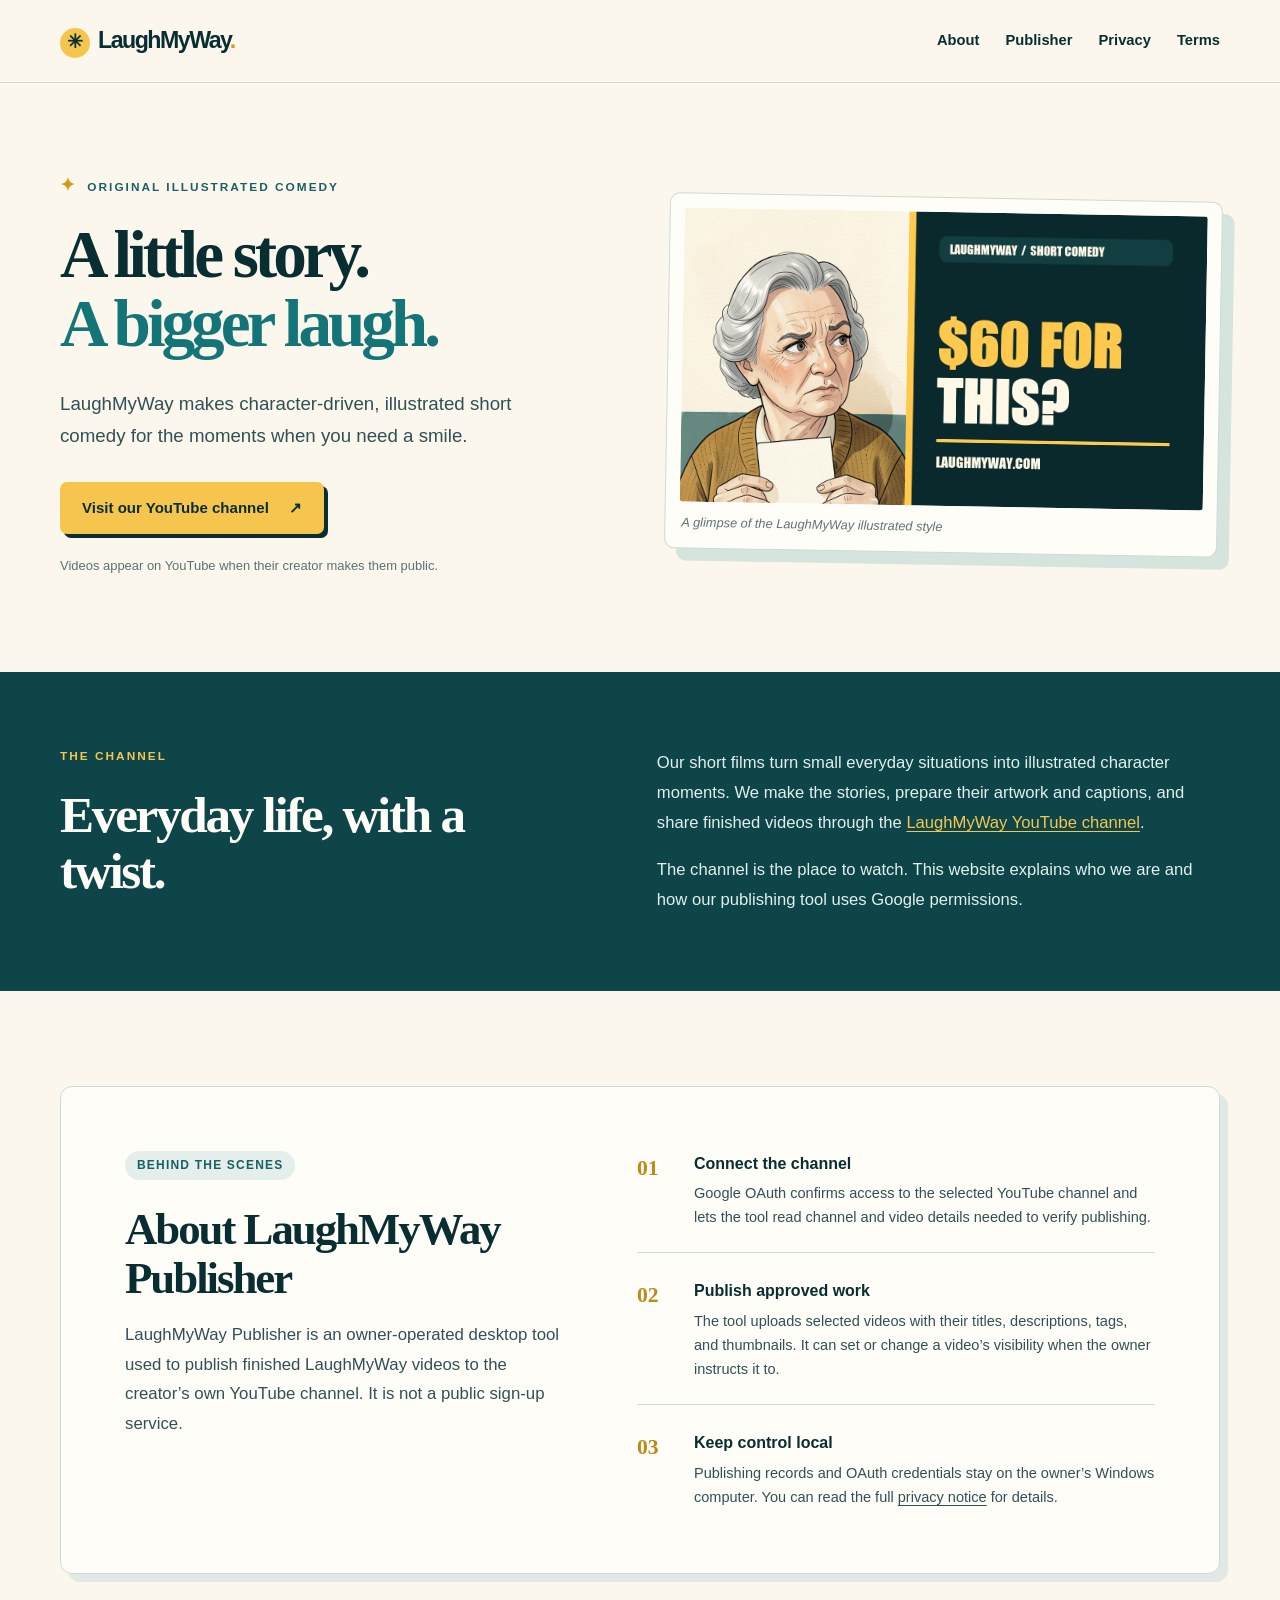
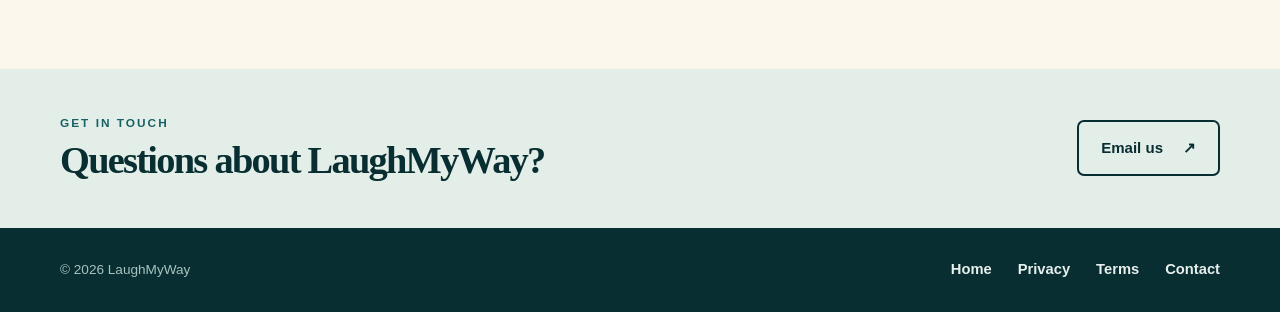
==== index.html @ 590ea5fb "Publish LaughMyWay homepage and app policies" ====
<!doctype html>
<html lang="en">
<head>
  <meta charset="utf-8">
  <meta name="viewport" content="width=device-width, initial-scale=1">
  <meta name="description" content="LaughMyWay makes original illustrated short comedy. Learn about the channel and the owner-operated LaughMyWay Publisher.">
  <meta name="theme-color" content="#092e32">
  <title>LaughMyWay — Illustrated short comedy</title>
  <link rel="stylesheet" href="assets/style.css">
</head>
<body>
  <a class="skip-link" href="#main">Skip to content</a>
  <header class="site-header">
    <div class="wrap header-inner">
      <a class="wordmark" href="./" aria-label="LaughMyWay home"><span class="wordmark-icon" aria-hidden="true">✳</span>LaughMyWay<span class="wordmark-dot">.</span></a>
      <nav aria-label="Main navigation">
        <a href="#about">About</a>
        <a href="#publisher">Publisher</a>
        <a href="privacy/">Privacy</a>
        <a href="terms/">Terms</a>
      </nav>
    </div>
  </header>

  <main id="main">
    <section class="hero wrap" aria-labelledby="hero-title">
      <div class="hero-copy">
        <p class="eyebrow"><span class="star" aria-hidden="true">✦</span> Original illustrated comedy</p>
        <h1 id="hero-title">A little story.<br><em>A bigger laugh.</em></h1>
        <p class="hero-lede">LaughMyWay makes character-driven, illustrated short comedy for the moments when you need a smile.</p>
        <a class="button button-gold" href="https://www.youtube.com/channel/UCHXKAN03_utA3CvBsZUZpcg" target="_blank" rel="noopener noreferrer">Visit our YouTube channel <span aria-hidden="true">↗</span></a>
        <p class="hero-note">Videos appear on YouTube when their creator makes them public.</p>
      </div>
      <figure class="hero-art">
        <img src="assets/thumbnail-landscape.jpg" alt="Illustrated LaughMyWay comedy thumbnail featuring a skeptical character and the words ‘$60 for this?’" width="1280" height="720">
        <figcaption>A glimpse of the LaughMyWay illustrated style</figcaption>
      </figure>
    </section>

    <section class="about-band" id="about" aria-labelledby="about-title">
      <div class="wrap about-grid">
        <div>
          <p class="eyebrow">The channel</p>
          <h2 id="about-title">Everyday life, with a twist.</h2>
        </div>
        <div class="section-copy">
          <p>Our short films turn small everyday situations into illustrated character moments. We make the stories, prepare their artwork and captions, and share finished videos through the <a href="https://www.youtube.com/channel/UCHXKAN03_utA3CvBsZUZpcg" target="_blank" rel="noopener noreferrer">LaughMyWay YouTube channel</a>.</p>
          <p>The channel is the place to watch. This website explains who we are and how our publishing tool uses Google permissions.</p>
        </div>
      </div>
    </section>

    <section class="publisher-section wrap" id="publisher" aria-labelledby="publisher-title">
      <div class="publisher-card">
        <div class="publisher-heading">
          <span class="badge">Behind the scenes</span>
          <h2 id="publisher-title">About LaughMyWay Publisher</h2>
          <p>LaughMyWay Publisher is an owner-operated desktop tool used to publish finished LaughMyWay videos to the creator’s own YouTube channel. It is not a public sign-up service.</p>
        </div>
        <div class="publisher-details">
          <div class="detail"><span class="detail-number">01</span><div><h3>Connect the channel</h3><p>Google OAuth confirms access to the selected YouTube channel and lets the tool read channel and video details needed to verify publishing.</p></div></div>
          <div class="detail"><span class="detail-number">02</span><div><h3>Publish approved work</h3><p>The tool uploads selected videos with their titles, descriptions, tags, and thumbnails. It can set or change a video’s visibility when the owner instructs it to.</p></div></div>
          <div class="detail"><span class="detail-number">03</span><div><h3>Keep control local</h3><p>Publishing records and OAuth credentials stay on the owner’s Windows computer. You can read the full <a href="privacy/">privacy notice</a> for details.</p></div></div>
        </div>
      </div>
    </section>

    <section class="contact-strip" aria-labelledby="contact-title">
      <div class="wrap contact-inner">
        <div><p class="eyebrow">Get in touch</p><h2 id="contact-title">Questions about LaughMyWay?</h2></div>
        <a class="button button-outline" href="mailto:laughmyway.com@gmail.com">Email us <span aria-hidden="true">↗</span></a>
      </div>
    </section>
  </main>

  <footer class="site-footer">
    <div class="wrap footer-inner">
      <p>© 2026 LaughMyWay</p>
      <nav aria-label="Footer navigation"><a href="./">Home</a><a href="privacy/">Privacy</a><a href="terms/">Terms</a><a href="mailto:laughmyway.com@gmail.com">Contact</a></nav>
    </div>
  </footer>
</body>
</html>
---- assets/style.css ----
:root{--ink:#092e32;--teal:#0d4548;--teal-soft:#e4eeeb;--cream:#fbf7ec;--paper:#fffdf7;--gold:#f6c54e;--body:#315057;--line:#cddbd6;--max:1160px}
*{box-sizing:border-box}
html{scroll-behavior:smooth}
body{margin:0;background:var(--cream);color:var(--ink);font-family:Arial,Helvetica,sans-serif;line-height:1.6}
img{max-width:100%;height:auto}
a{color:inherit;text-underline-offset:.2em}
a:hover{color:#0a6a70}
a:focus-visible{outline:3px solid var(--gold);outline-offset:4px;border-radius:3px}
.wrap{width:min(var(--max),calc(100% - 48px));margin-inline:auto}
.skip-link{position:absolute;left:16px;top:-60px;z-index:20;padding:10px 16px;background:var(--gold);font-weight:700}.skip-link:focus{top:12px}
.site-header{background:var(--cream);border-bottom:1px solid var(--line)}
.header-inner{display:flex;align-items:center;justify-content:space-between;gap:24px;min-height:82px}
.wordmark{font-size:1.45rem;font-weight:900;letter-spacing:-.065em;text-decoration:none;white-space:nowrap;color:var(--ink)}.wordmark:hover{color:var(--ink)}.wordmark-icon{display:inline-flex;align-items:center;justify-content:center;width:30px;height:30px;margin-right:8px;border-radius:50%;background:var(--gold);font-size:1.2rem;letter-spacing:0}.wordmark-dot{color:#d59b19}
.site-header nav,.site-footer nav{display:flex;flex-wrap:wrap;align-items:center;gap:8px 26px}.site-header nav a,.site-footer nav a{text-decoration:none;font-size:.92rem;font-weight:700}.site-header nav a[aria-current]{text-decoration:underline;text-decoration-color:var(--gold);text-decoration-thickness:3px;text-underline-offset:8px}
.hero{display:grid;grid-template-columns:1fr 1.02fr;align-items:center;gap:clamp(30px,5vw,74px);padding-block:90px 96px}.eyebrow{text-transform:uppercase;font-size:.74rem;line-height:1.4;font-weight:900;letter-spacing:.17em;color:#176164;margin:0 0 22px}.star{color:#d39a12;font-size:1.1rem;margin-right:5px}.hero h1,.legal-heading h1{font-family:Georgia,'Times New Roman',serif;letter-spacing:-.06em;line-height:1.03;margin:0}.hero h1{font-size:clamp(3.2rem,5.25vw,5.75rem)}.hero h1 em{font-style:normal;color:#147579}.hero-lede{font-size:1.17rem;line-height:1.7;max-width:490px;color:var(--body);margin:30px 0}.button{display:inline-flex;align-items:center;justify-content:center;gap:20px;padding:14px 22px;min-height:52px;border-radius:7px;font-size:.94rem;font-weight:800;text-decoration:none;transition:transform .15s ease,background .15s ease}.button:hover{transform:translateY(-2px);color:var(--ink)}.button-gold{background:var(--gold);box-shadow:4px 4px 0 var(--ink)}.button-gold:hover{background:#ffe088}.hero-note{font-size:.81rem;color:#5b7275;margin:22px 0 0}.hero-art{margin:0;padding:14px;background:var(--paper);border:1px solid var(--line);border-radius:10px;box-shadow:12px 12px 0 #d5e4dd;transform:rotate(1deg)}.hero-art img{display:block;width:100%;border-radius:3px;aspect-ratio:16/9;object-fit:cover}.hero-art figcaption{font-size:.8rem;color:#607276;margin:11px 2px 0;font-style:italic}
.about-band{background:var(--teal);color:var(--paper);padding-block:76px}.about-grid{display:grid;grid-template-columns:.9fr 1fr;gap:90px}.about-band .eyebrow{color:var(--gold)}.about-band h2,.publisher-card h2,.contact-strip h2{font-family:Georgia,'Times New Roman',serif;letter-spacing:-.045em;line-height:1.1;margin:0}.about-band h2{font-size:clamp(2.5rem,4vw,4.4rem);max-width:500px}.section-copy{font-size:1.04rem;line-height:1.8;color:#e2efec}.section-copy p:first-child{margin-top:0}.section-copy p:last-child{margin-bottom:0}.section-copy a{color:var(--gold)}
.publisher-section{padding-block:95px}.publisher-card{display:grid;grid-template-columns:.84fr 1fr;gap:clamp(40px,6vw,100px);background:var(--paper);border:1px solid var(--line);border-radius:12px;padding:clamp(30px,5vw,68px);box-shadow:8px 8px 0 #e0e9e3}.badge{display:inline-block;padding:5px 12px;background:var(--teal-soft);border-radius:100px;color:#176164;font-size:.75rem;font-weight:900;text-transform:uppercase;letter-spacing:.1em;margin-bottom:25px}.publisher-card h2{font-size:clamp(2.3rem,3.5vw,3.7rem)}.publisher-heading>p{font-size:1.05rem;line-height:1.75;color:var(--body)}.publisher-details{display:grid;gap:25px}.detail{display:grid;grid-template-columns:43px 1fr;gap:14px;border-bottom:1px solid var(--line);padding-bottom:23px}.detail:last-child{border-bottom:0;padding-bottom:0}.detail-number{color:#ba8b1b;font-family:Georgia,serif;font-weight:800;font-size:1.35rem}.detail h3{font-size:1rem;margin:0 0 5px}.detail p{font-size:.91rem;line-height:1.65;margin:0;color:var(--body)}
.contact-strip{background:#e4eee8;padding-block:46px}.contact-inner{display:flex;align-items:center;justify-content:space-between;gap:30px}.contact-strip .eyebrow{margin-bottom:8px}.contact-strip h2{font-size:clamp(1.8rem,3vw,2.8rem)}.button-outline{border:2px solid var(--ink);white-space:nowrap}.button-outline:hover{background:var(--paper)}
.site-footer{background:var(--ink);color:#e7f0ec}.footer-inner{display:flex;justify-content:space-between;align-items:center;gap:25px;min-height:84px}.site-footer p{font-size:.85rem;color:#a6c3bf}.site-footer a:hover{color:var(--gold)}
.legal-main{padding-block:74px 100px}.legal-heading{max-width:830px;margin-bottom:70px}.legal-heading h1{font-size:clamp(3.5rem,6vw,6rem)}.effective{font-size:.85rem;font-weight:800;color:#517078;margin:18px 0 28px}.legal-intro{font-size:1.19rem;line-height:1.7;color:var(--body);margin:0}.legal-layout{display:grid;grid-template-columns:220px minmax(0,760px);gap:clamp(40px,7vw,100px);align-items:start}.legal-toc{position:sticky;top:30px;display:flex;flex-direction:column;gap:11px;padding:23px 0;border-top:3px solid var(--gold)}.legal-toc strong{font-size:.78rem;text-transform:uppercase;letter-spacing:.12em;margin-bottom:6px}.legal-toc a{font-size:.88rem;text-decoration:none;color:var(--body)}.legal-toc a:hover{text-decoration:underline}.legal-content section{scroll-margin-top:35px;border-top:1px solid var(--line);padding:30px 0 23px}.legal-content section:first-child{border-top:3px solid var(--teal)}.legal-content h2{font-family:Georgia,'Times New Roman',serif;font-size:clamp(1.5rem,2.4vw,2rem);letter-spacing:-.03em;line-height:1.2;margin:0 0 16px}.legal-content p{font-size:1rem;line-height:1.78;color:var(--body);margin:0 0 15px}.legal-content a{color:#086d72;font-weight:700;overflow-wrap:anywhere}
@media(max-width:800px){.hero,.about-grid,.publisher-card{grid-template-columns:1fr}.hero{padding-block:65px 75px}.hero-art{max-width:650px}.about-grid{gap:28px}.legal-layout{grid-template-columns:1fr;gap:20px}.legal-toc{position:static;flex-direction:row;flex-wrap:wrap;gap:8px 20px;padding:16px 0}.legal-toc strong{width:100%}.legal-heading{margin-bottom:40px}}
@media(max-width:600px){.wrap{width:min(100% - 32px,var(--max))}.header-inner{align-items:flex-start;flex-direction:column;gap:10px;padding-block:16px}.site-header nav{gap:9px 19px}.site-header nav a{font-size:.86rem}.hero h1{font-size:clamp(2.85rem,11vw,4.2rem)}.hero-lede{font-size:1rem}.hero-art{transform:none;box-shadow:7px 7px 0 #d5e4dd}.about-band,.publisher-section{padding-block:60px}.publisher-card{padding:28px 23px;box-shadow:5px 5px 0 #e0e9e3}.contact-inner,.footer-inner{align-items:flex-start;flex-direction:column}.contact-strip{padding-block:40px}.footer-inner{padding-block:25px;gap:8px}.site-footer p{margin:0}.site-footer nav{gap:10px 18px}.legal-main{padding-block:50px 65px}.legal-heading{margin-bottom:28px}.legal-heading h1{font-size:3.5rem}.legal-intro{font-size:1.05rem}.legal-content section{padding-block:26px 18px}}
@media(prefers-reduced-motion:reduce){html{scroll-behavior:auto}.button{transition:none}}
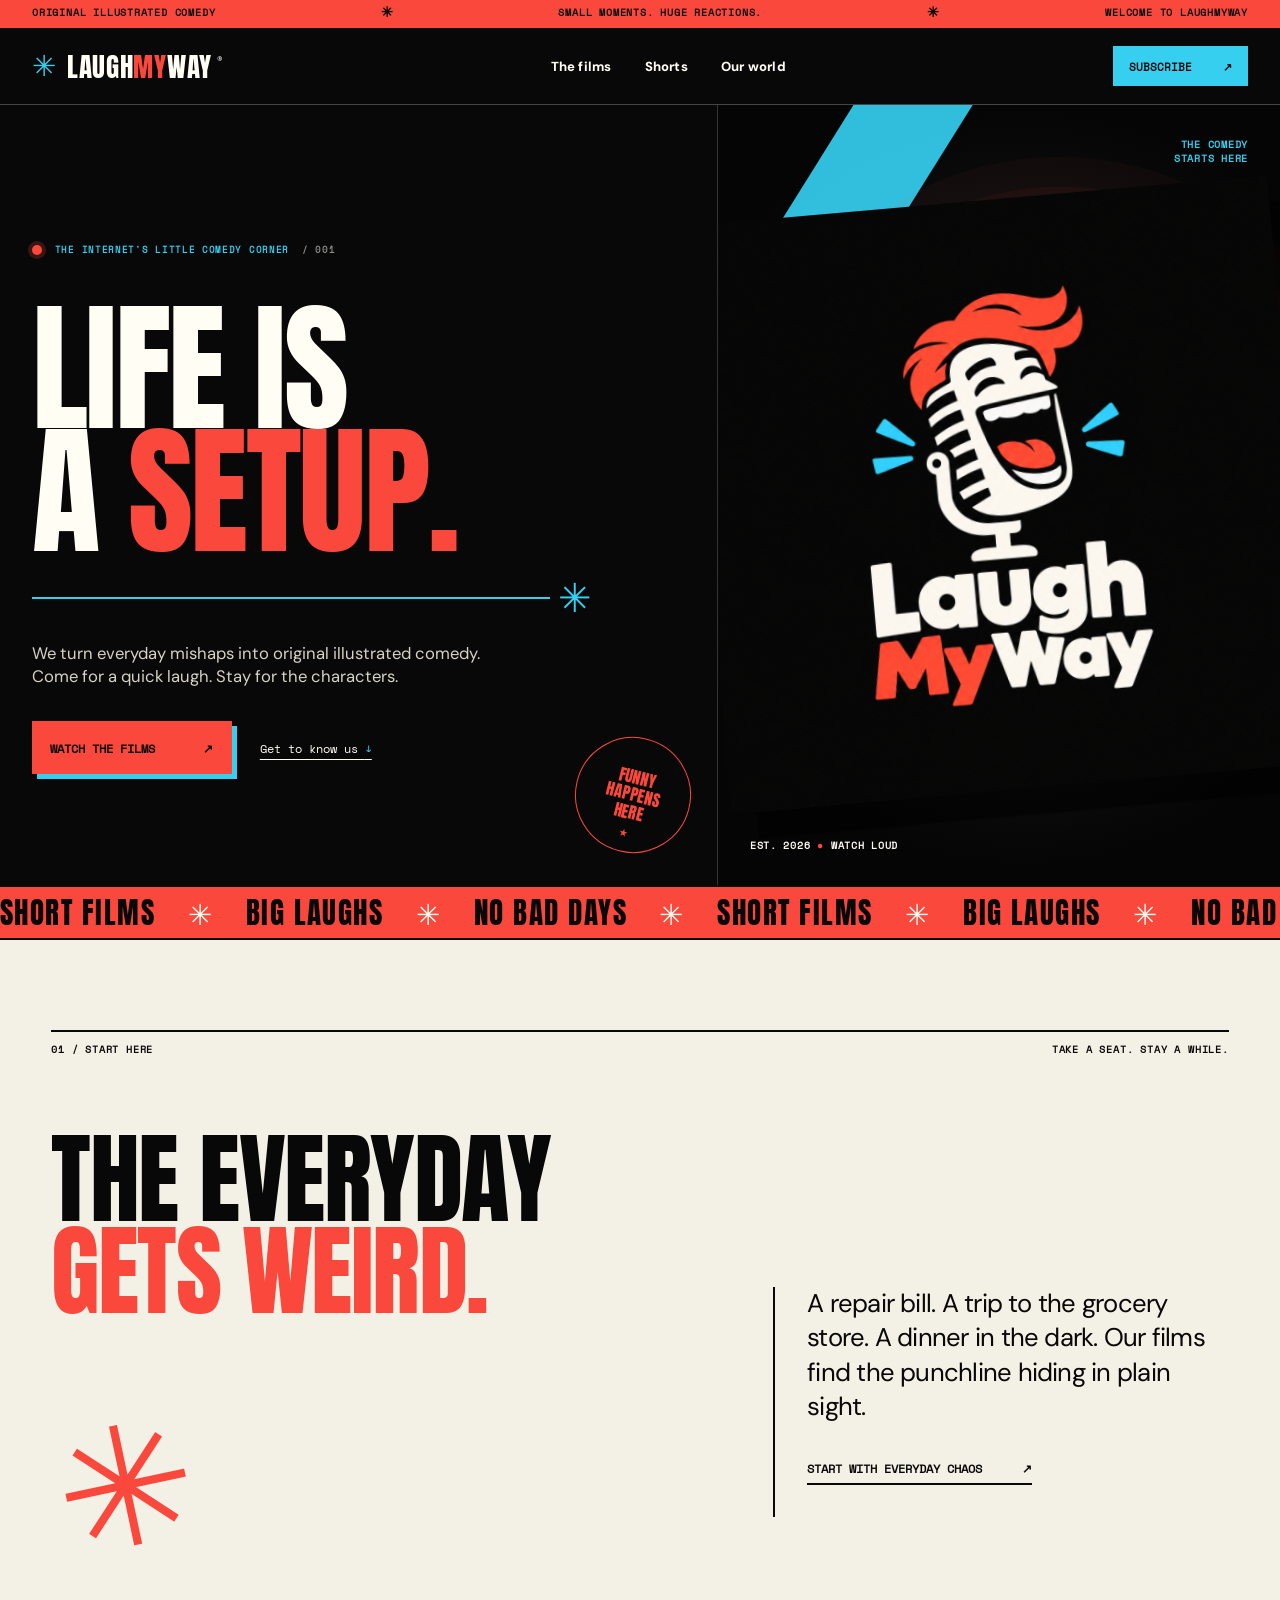
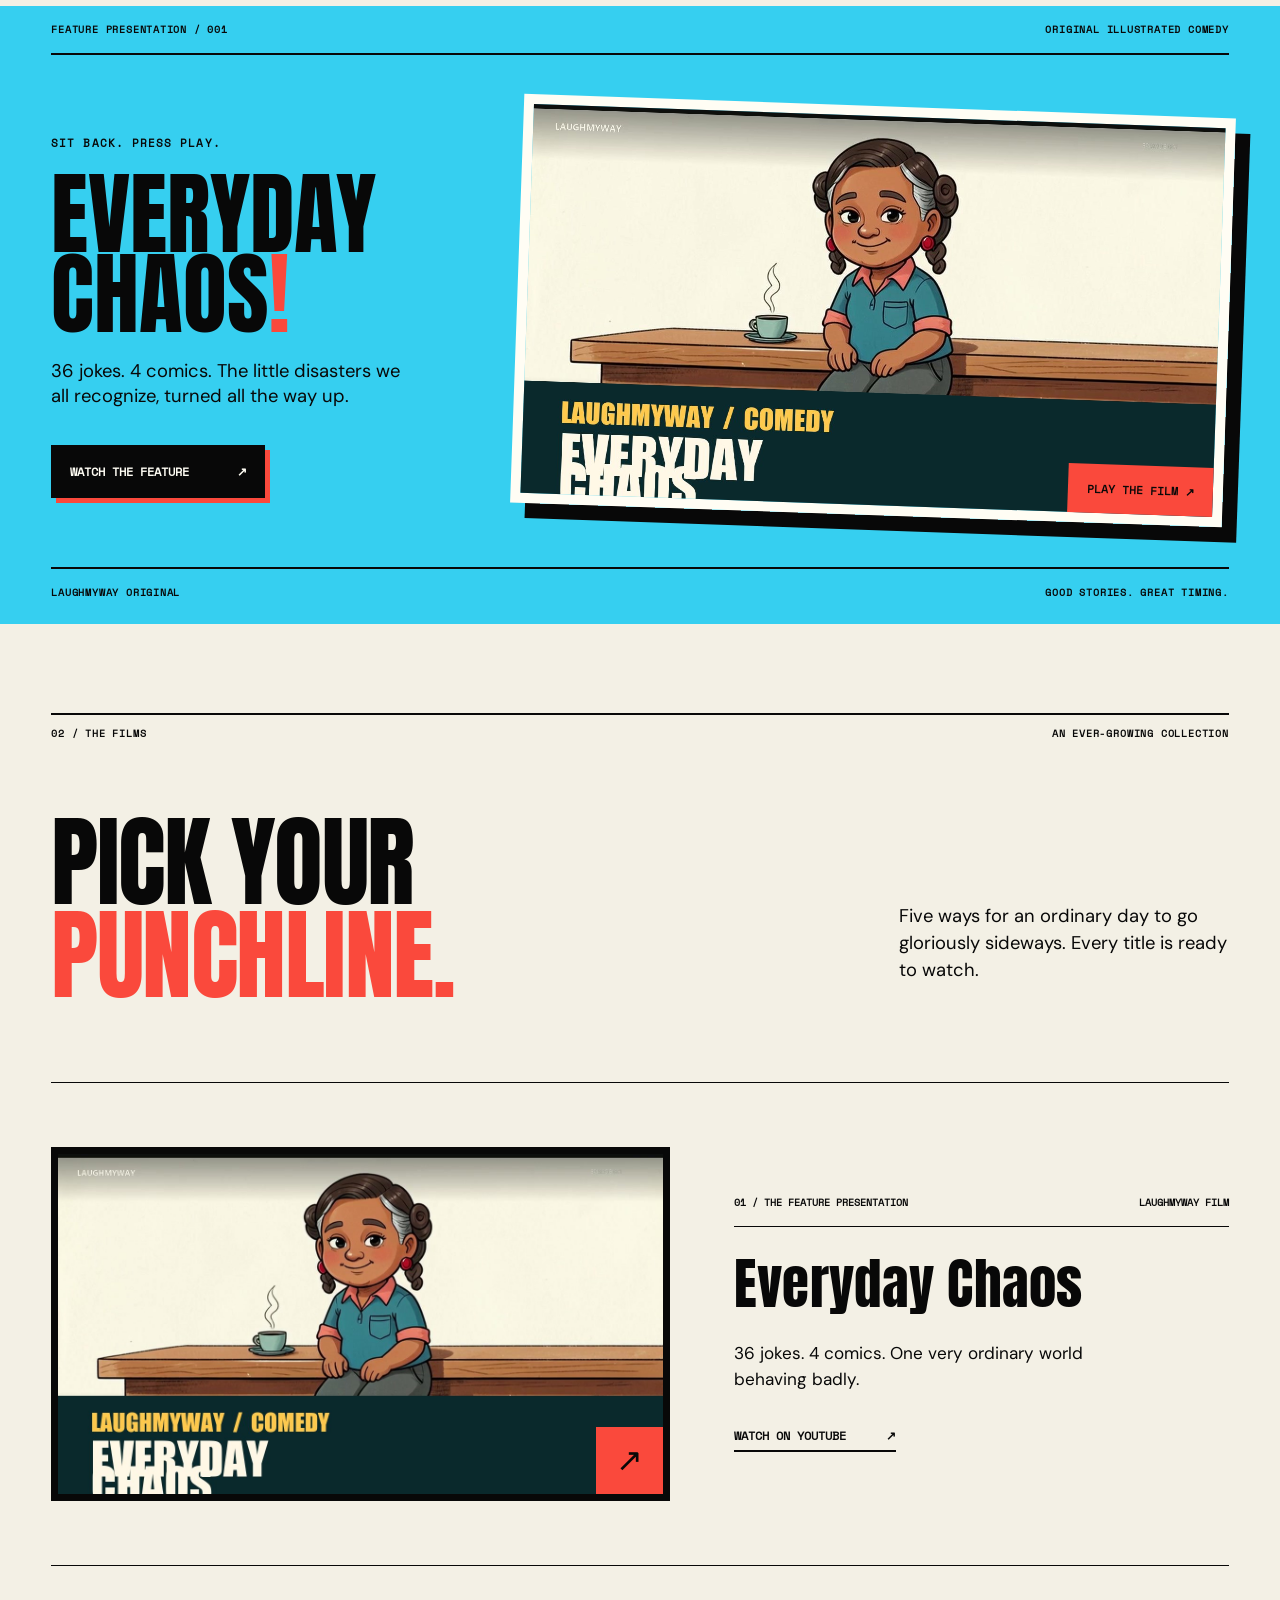
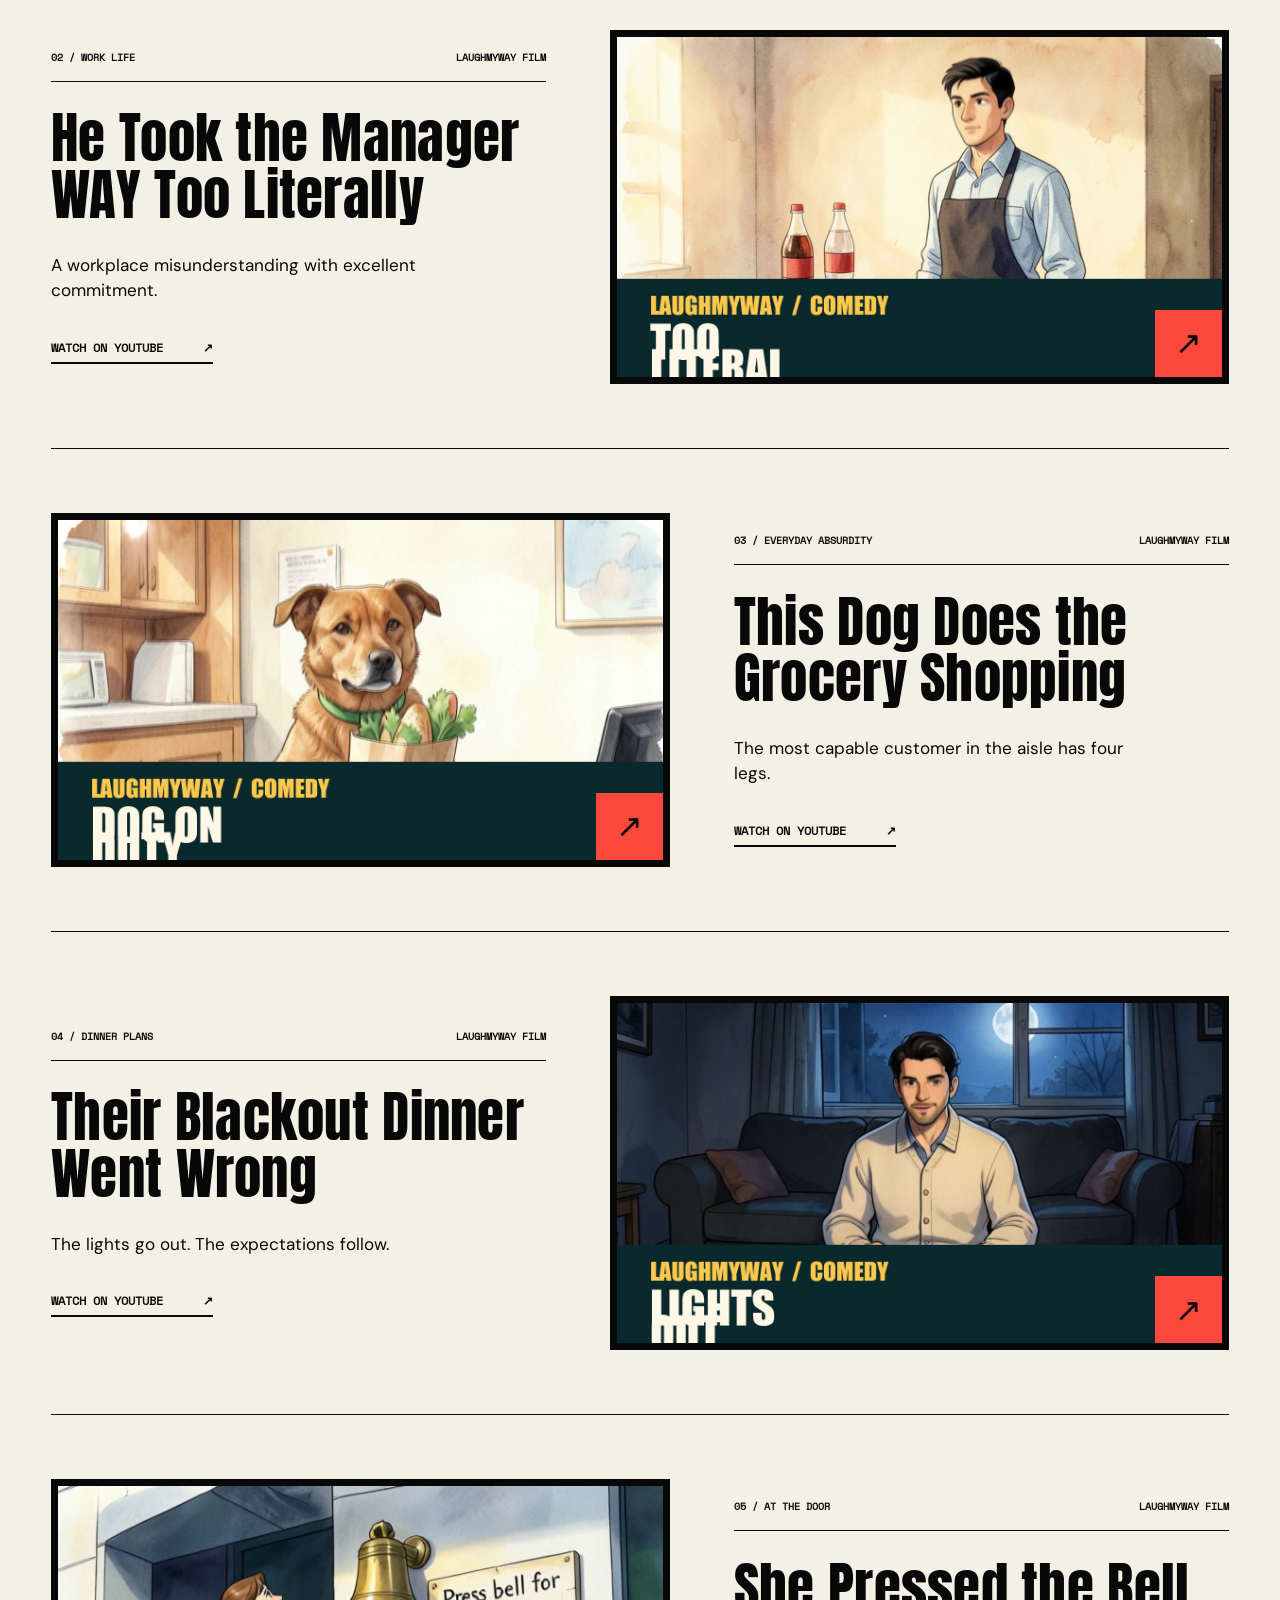
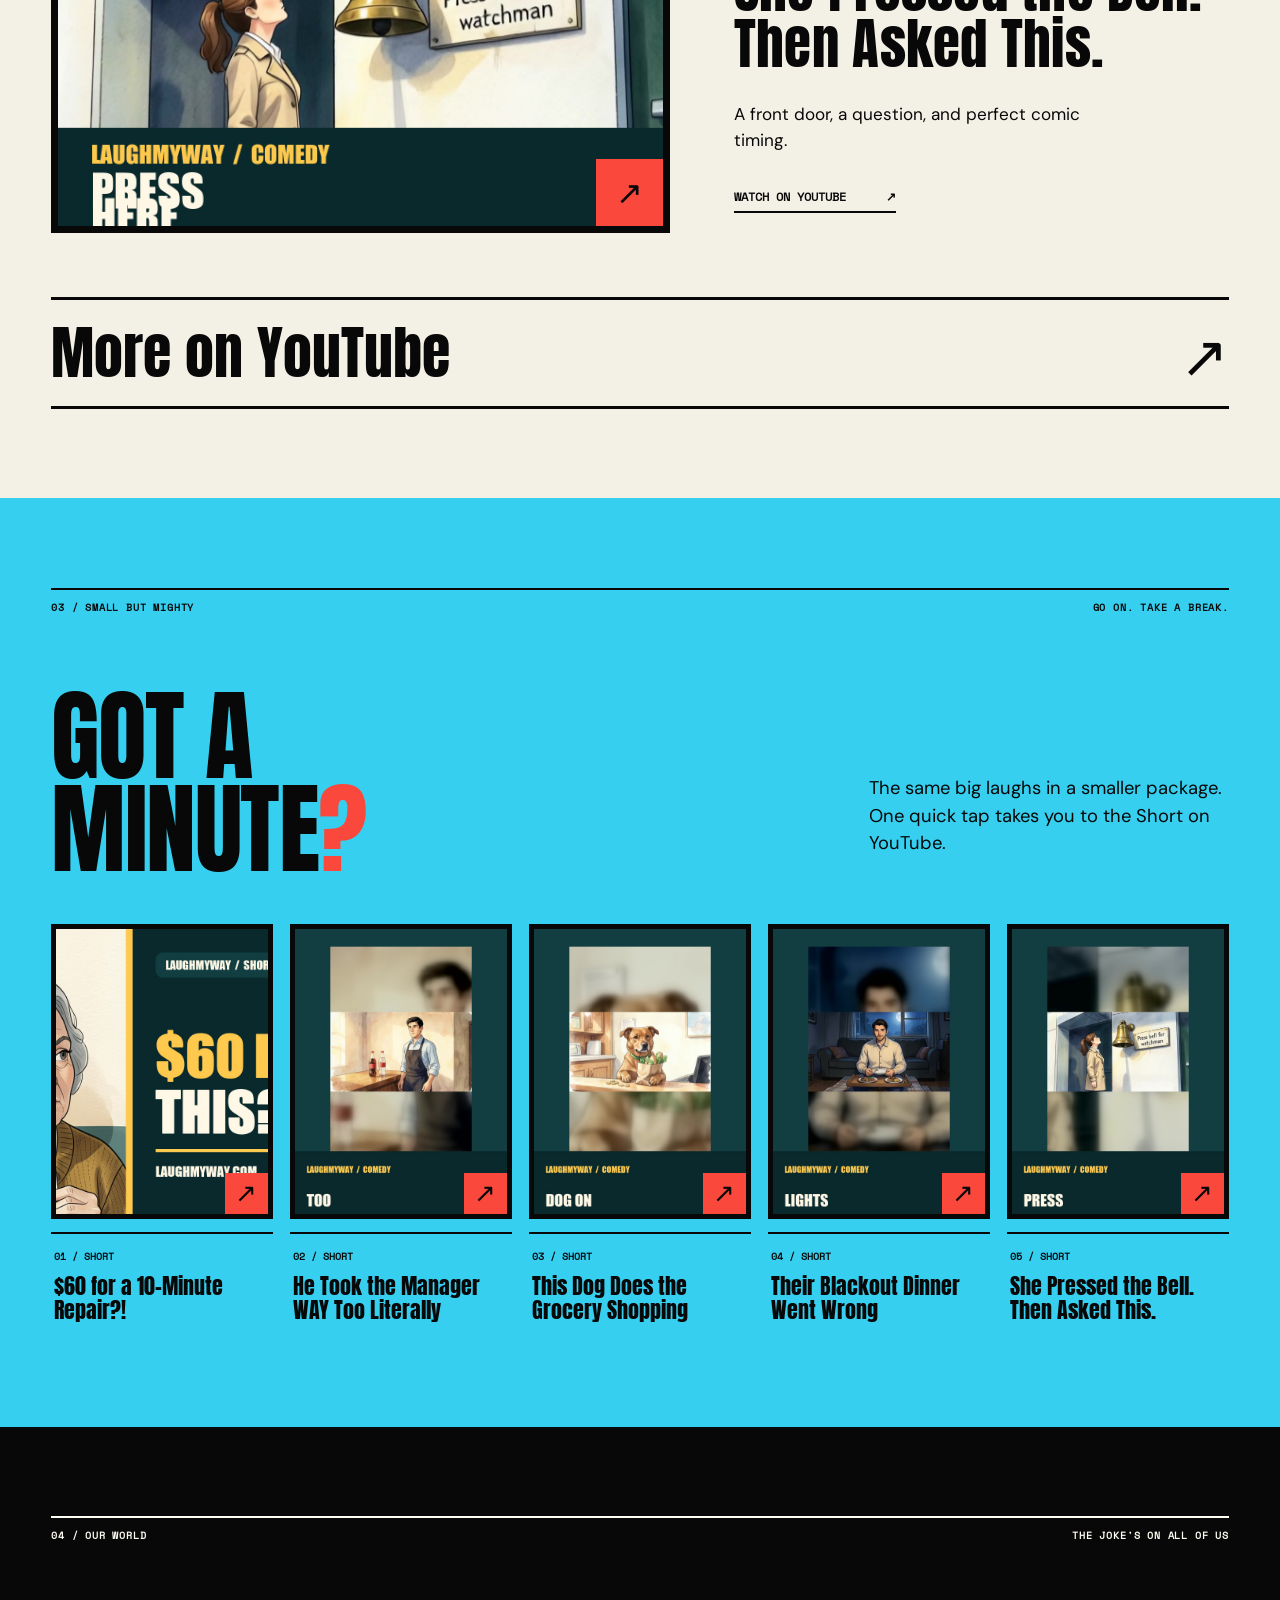
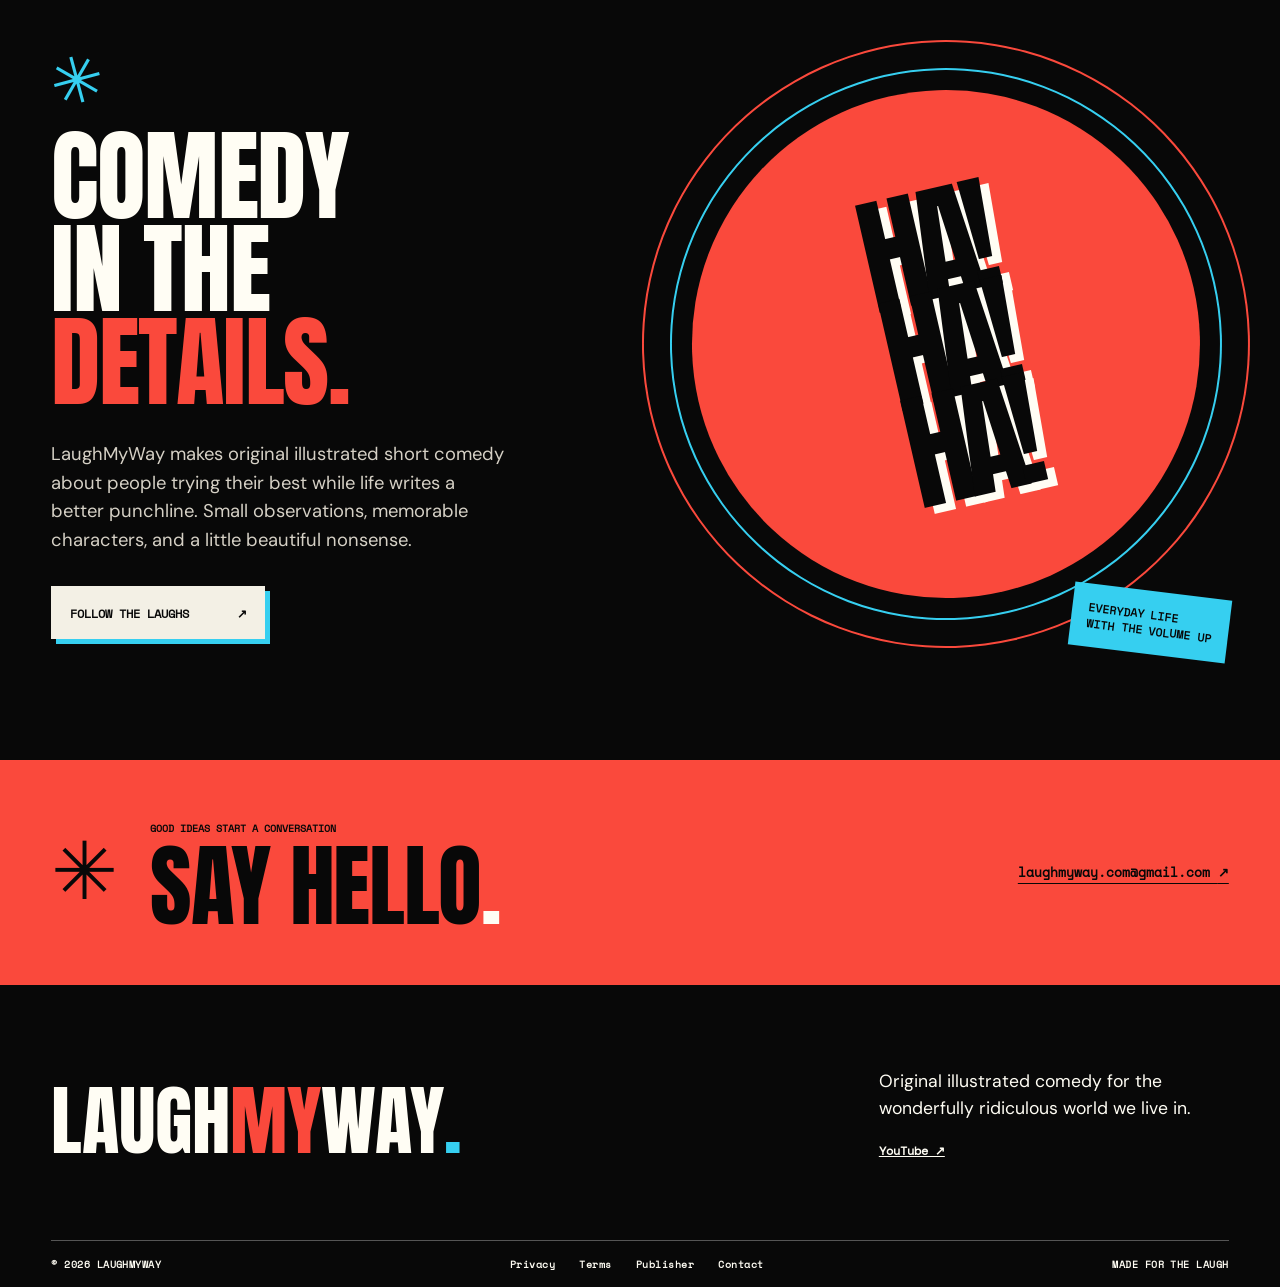
==== commit a5960423: "Redesign LaughMyWay as an illustrated comedy editorial site" ====
--- a/index.html
+++ b/index.html
@@ -3,81 +3,170 @@
 <head>
   <meta charset="utf-8">
   <meta name="viewport" content="width=device-width, initial-scale=1">
-  <meta name="description" content="LaughMyWay makes original illustrated short comedy. Learn about the channel and the owner-operated LaughMyWay Publisher.">
-  <meta name="theme-color" content="#092e32">
-  <title>LaughMyWay — Illustrated short comedy</title>
-  <link rel="stylesheet" href="assets/style.css">
+  <meta name="theme-color" content="#080808">
+  <meta name="description" content="LaughMyWay makes original illustrated comedy out of the ridiculous little moments of everyday life. Watch our films and Shorts.">
+  <meta property="og:type" content="website">
+  <meta property="og:title" content="LaughMyWay — Life is a setup.">
+  <meta property="og:description" content="Original illustrated comedy. Big laughs from little disasters.">
+  <meta property="og:image" content="https://laughmywaycomedy.github.io/assets/laughmyway-logo.png">
+  <link rel="icon" type="image/png" href="assets/laughmyway-logo.png">
+  <link rel="stylesheet" href="assets/site.css">
+  <title>LaughMyWay — Life is a setup.</title>
 </head>
 <body>
   <a class="skip-link" href="#main">Skip to content</a>
+  <div class="topline" aria-hidden="true"><span>ORIGINAL ILLUSTRATED COMEDY</span><span>✳</span><span>SMALL MOMENTS. HUGE REACTIONS.</span><span>✳</span><span>WELCOME TO LAUGHMYWAY</span></div>
   <header class="site-header">
-    <div class="wrap header-inner">
-      <a class="wordmark" href="./" aria-label="LaughMyWay home"><span class="wordmark-icon" aria-hidden="true">✳</span>LaughMyWay<span class="wordmark-dot">.</span></a>
-      <nav aria-label="Main navigation">
-        <a href="#about">About</a>
-        <a href="#publisher">Publisher</a>
-        <a href="privacy/">Privacy</a>
-        <a href="terms/">Terms</a>
-      </nav>
-    </div>
+    <a class="brand" href="./" aria-label="LaughMyWay home"><span class="brand__burst" aria-hidden="true">✳</span><span>LAUGH<span>MY</span>WAY</span><b aria-hidden="true">®</b></a>
+    <nav class="main-nav" aria-label="Main navigation">
+      <a href="#films">The films</a>
+      <a href="#shorts">Shorts</a>
+      <a href="#about">Our world</a>
+    </nav>
+    <a class="header-cta" href="https://www.youtube.com/channel/UCHXKAN03_utA3CvBsZUZpcg?sub_confirmation=1" target="_blank" rel="noopener noreferrer">Subscribe <span aria-hidden="true">↗</span></a>
   </header>
 
   <main id="main">
-    <section class="hero wrap" aria-labelledby="hero-title">
-      <div class="hero-copy">
-        <p class="eyebrow"><span class="star" aria-hidden="true">✦</span> Original illustrated comedy</p>
-        <h1 id="hero-title">A little story.<br><em>A bigger laugh.</em></h1>
-        <p class="hero-lede">LaughMyWay makes character-driven, illustrated short comedy for the moments when you need a smile.</p>
-        <a class="button button-gold" href="https://www.youtube.com/channel/UCHXKAN03_utA3CvBsZUZpcg" target="_blank" rel="noopener noreferrer">Visit our YouTube channel <span aria-hidden="true">↗</span></a>
-        <p class="hero-note">Videos appear on YouTube when their creator makes them public.</p>
+    <section class="hero" aria-labelledby="hero-title">
+      <div class="hero__copy">
+        <div class="eyebrow"><span class="eyebrow__circle" aria-hidden="true"></span> THE INTERNET'S LITTLE COMEDY CORNER <span> / 001</span></div>
+        <h1 id="hero-title">LIFE IS<br>A <em>SETUP.</em></h1>
+        <div class="hero__rule" aria-hidden="true"><span></span><i>✳</i></div>
+        <p>We turn everyday mishaps into original illustrated comedy. Come for a quick laugh. Stay for the characters.</p>
+        <div class="hero__actions"><a class="button button--red" href="#films">Watch the films <span aria-hidden="true">↗</span></a><a class="hero__quiet" href="#about">Get to know us <span aria-hidden="true">↓</span></a></div>
+        <div class="hero__stamp" aria-hidden="true">FUNNY<br>HAPPENS<br>HERE <span>★</span></div>
       </div>
-      <figure class="hero-art">
-        <img src="assets/thumbnail-landscape.jpg" alt="Illustrated LaughMyWay comedy thumbnail featuring a skeptical character and the words ‘$60 for this?’" width="1280" height="720">
-        <figcaption>A glimpse of the LaughMyWay illustrated style</figcaption>
-      </figure>
-    </section>
-
-    <section class="about-band" id="about" aria-labelledby="about-title">
-      <div class="wrap about-grid">
-        <div>
-          <p class="eyebrow">The channel</p>
-          <h2 id="about-title">Everyday life, with a twist.</h2>
-        </div>
-        <div class="section-copy">
-          <p>Our short films turn small everyday situations into illustrated character moments. We make the stories, prepare their artwork and captions, and share finished videos through the <a href="https://www.youtube.com/channel/UCHXKAN03_utA3CvBsZUZpcg" target="_blank" rel="noopener noreferrer">LaughMyWay YouTube channel</a>.</p>
-          <p>The channel is the place to watch. This website explains who we are and how our publishing tool uses Google permissions.</p>
-        </div>
+      <div class="hero__visual" aria-label="LaughMyWay laughing microphone logo">
+        <div class="hero__cyan" aria-hidden="true"></div>
+        <div class="hero__red" aria-hidden="true"></div>
+        <div class="hero__logo"><img src="assets/laughmyway-logo.png" alt="LaughMyWay logo: a laughing microphone with red hair and cyan sound rays" width="1254" height="1254" fetchpriority="high"></div>
+        <span class="hero__corner hero__corner--top" aria-hidden="true">THE COMEDY<br>STARTS HERE</span>
+        <span class="hero__corner hero__corner--bottom" aria-hidden="true">EST. 2026 <span>●</span> WATCH LOUD</span>
       </div>
     </section>
 
-    <section class="publisher-section wrap" id="publisher" aria-labelledby="publisher-title">
-      <div class="publisher-card">
-        <div class="publisher-heading">
-          <span class="badge">Behind the scenes</span>
-          <h2 id="publisher-title">About LaughMyWay Publisher</h2>
-          <p>LaughMyWay Publisher is an owner-operated desktop tool used to publish finished LaughMyWay videos to the creator’s own YouTube channel. It is not a public sign-up service.</p>
-        </div>
-        <div class="publisher-details">
-          <div class="detail"><span class="detail-number">01</span><div><h3>Connect the channel</h3><p>Google OAuth confirms access to the selected YouTube channel and lets the tool read channel and video details needed to verify publishing.</p></div></div>
-          <div class="detail"><span class="detail-number">02</span><div><h3>Publish approved work</h3><p>The tool uploads selected videos with their titles, descriptions, tags, and thumbnails. It can set or change a video’s visibility when the owner instructs it to.</p></div></div>
-          <div class="detail"><span class="detail-number">03</span><div><h3>Keep control local</h3><p>Publishing records and OAuth credentials stay on the owner’s Windows computer. You can read the full <a href="privacy/">privacy notice</a> for details.</p></div></div>
-        </div>
+    <div class="ticker" aria-label="Short films, big laughs, no bad days"><div aria-hidden="true">SHORT FILMS <span>✳</span> BIG LAUGHS <span>✳</span> NO BAD DAYS <span>✳</span> SHORT FILMS <span>✳</span> BIG LAUGHS <span>✳</span> NO BAD DAYS <span>✳</span></div></div>
+
+    <section class="intro" aria-labelledby="intro-title">
+      <div class="section-index"><span>01 / START HERE</span><span>TAKE A SEAT. STAY A WHILE.</span></div>
+      <div class="intro__grid">
+        <div><h2 id="intro-title">THE EVERYDAY<br><span>GETS WEIRD.</span></h2><div class="intro__asterisk" aria-hidden="true">✳</div></div>
+        <div class="intro__right"><p>A repair bill. A trip to the grocery store. A dinner in the dark. Our films find the punchline hiding in plain sight.</p><a class="text-link" href="https://www.youtube.com/watch?v=IWxNrUUVN2g" target="_blank" rel="noopener noreferrer">Start with Everyday Chaos <span aria-hidden="true">↗</span></a></div>
       </div>
     </section>
 
-    <section class="contact-strip" aria-labelledby="contact-title">
-      <div class="wrap contact-inner">
-        <div><p class="eyebrow">Get in touch</p><h2 id="contact-title">Questions about LaughMyWay?</h2></div>
-        <a class="button button-outline" href="mailto:laughmyway.com@gmail.com">Email us <span aria-hidden="true">↗</span></a>
+    <section class="feature" aria-labelledby="feature-title">
+      <div class="feature__top"><span>FEATURE PRESENTATION / 001</span><span>ORIGINAL ILLUSTRATED COMEDY</span></div>
+      <div class="feature__body">
+        <div class="feature__title"><p class="mini">SIT BACK. PRESS PLAY.</p><h2 id="feature-title">EVERYDAY<br>CHAOS<span>!</span></h2><p>36 jokes. 4 comics. The little disasters we all recognize, turned all the way up.</p><a class="button button--black" href="https://www.youtube.com/watch?v=IWxNrUUVN2g" target="_blank" rel="noopener noreferrer">Watch the feature <span aria-hidden="true">↗</span></a></div>
+        <a class="feature__image" href="https://www.youtube.com/watch?v=IWxNrUUVN2g" target="_blank" rel="noopener noreferrer" aria-label="Watch Everyday Chaos on YouTube"><img src="assets/everyday-chaos.jpg" alt="Illustrated character and title art for Everyday Chaos" loading="lazy" width="1280" height="720"><span class="feature__play" aria-hidden="true">PLAY THE FILM ↗</span></a>
+      </div>
+      <div class="feature__bottom"><span>LAUGHMYWAY ORIGINAL</span><span>GOOD STORIES. GREAT TIMING.</span></div>
+    </section>
+
+    <section class="films" id="films" aria-labelledby="films-title">
+      <div class="section-index"><span>02 / THE FILMS</span><span>AN EVER-GROWING COLLECTION</span></div>
+      <div class="films__heading"><h2 id="films-title">PICK YOUR<br><em>PUNCHLINE.</em></h2><p>Five ways for an ordinary day to go gloriously sideways. Every title is ready to watch.</p></div>
+      <div class="film-list">
+        <article class="film">
+      <a class="film__art" href="https://www.youtube.com/watch?v=IWxNrUUVN2g" target="_blank" rel="noopener noreferrer" aria-label="Watch Everyday Chaos on YouTube">
+        <img src="assets/everyday-chaos.jpg" alt="Illustrated frame from Everyday Chaos" loading="lazy" width="1280" height="720">
+        <span class="film__play" aria-hidden="true">↗</span>
+      </a>
+      <div class="film__copy">
+        <div class="film__meta"><span>01 / The feature presentation</span><span>LAUGHMYWAY FILM</span></div>
+        <h3>Everyday Chaos</h3>
+        <p>36 jokes. 4 comics. One very ordinary world behaving badly.</p>
+        <a class="text-link" href="https://www.youtube.com/watch?v=IWxNrUUVN2g" target="_blank" rel="noopener noreferrer">Watch on YouTube <span aria-hidden="true">↗</span></a>
+      </div>
+    </article>
+<article class="film film--flip">
+      <a class="film__art" href="https://www.youtube.com/watch?v=qyPXSNvSQA4" target="_blank" rel="noopener noreferrer" aria-label="Watch He Took the Manager WAY Too Literally on YouTube">
+        <img src="assets/manager.jpg" alt="Illustrated frame from He Took the Manager WAY Too Literally" loading="lazy" width="1280" height="720">
+        <span class="film__play" aria-hidden="true">↗</span>
+      </a>
+      <div class="film__copy">
+        <div class="film__meta"><span>02 / Work life</span><span>LAUGHMYWAY FILM</span></div>
+        <h3>He Took the Manager WAY Too Literally</h3>
+        <p>A workplace misunderstanding with excellent commitment.</p>
+        <a class="text-link" href="https://www.youtube.com/watch?v=qyPXSNvSQA4" target="_blank" rel="noopener noreferrer">Watch on YouTube <span aria-hidden="true">↗</span></a>
+      </div>
+    </article>
+<article class="film">
+      <a class="film__art" href="https://www.youtube.com/watch?v=nYghXrOrBaI" target="_blank" rel="noopener noreferrer" aria-label="Watch This Dog Does the Grocery Shopping on YouTube">
+        <img src="assets/grocery-dog.jpg" alt="Illustrated frame from This Dog Does the Grocery Shopping" loading="lazy" width="1280" height="720">
+        <span class="film__play" aria-hidden="true">↗</span>
+      </a>
+      <div class="film__copy">
+        <div class="film__meta"><span>03 / Everyday absurdity</span><span>LAUGHMYWAY FILM</span></div>
+        <h3>This Dog Does the Grocery Shopping</h3>
+        <p>The most capable customer in the aisle has four legs.</p>
+        <a class="text-link" href="https://www.youtube.com/watch?v=nYghXrOrBaI" target="_blank" rel="noopener noreferrer">Watch on YouTube <span aria-hidden="true">↗</span></a>
+      </div>
+    </article>
+<article class="film film--flip">
+      <a class="film__art" href="https://www.youtube.com/watch?v=il8YnHuqrxA" target="_blank" rel="noopener noreferrer" aria-label="Watch Their Blackout Dinner Went Wrong on YouTube">
+        <img src="assets/blackout-dinner.jpg" alt="Illustrated frame from Their Blackout Dinner Went Wrong" loading="lazy" width="1280" height="720">
+        <span class="film__play" aria-hidden="true">↗</span>
+      </a>
+      <div class="film__copy">
+        <div class="film__meta"><span>04 / Dinner plans</span><span>LAUGHMYWAY FILM</span></div>
+        <h3>Their Blackout Dinner Went Wrong</h3>
+        <p>The lights go out. The expectations follow.</p>
+        <a class="text-link" href="https://www.youtube.com/watch?v=il8YnHuqrxA" target="_blank" rel="noopener noreferrer">Watch on YouTube <span aria-hidden="true">↗</span></a>
+      </div>
+    </article>
+<article class="film">
+      <a class="film__art" href="https://www.youtube.com/watch?v=XUfRmhWa7Rc" target="_blank" rel="noopener noreferrer" aria-label="Watch She Pressed the Bell. Then Asked This. on YouTube">
+        <img src="assets/doorbell.jpg" alt="Illustrated frame from She Pressed the Bell. Then Asked This." loading="lazy" width="1280" height="720">
+        <span class="film__play" aria-hidden="true">↗</span>
+      </a>
+      <div class="film__copy">
+        <div class="film__meta"><span>05 / At the door</span><span>LAUGHMYWAY FILM</span></div>
+        <h3>She Pressed the Bell. Then Asked This.</h3>
+        <p>A front door, a question, and perfect comic timing.</p>
+        <a class="text-link" href="https://www.youtube.com/watch?v=XUfRmhWa7Rc" target="_blank" rel="noopener noreferrer">Watch on YouTube <span aria-hidden="true">↗</span></a>
+      </div>
+    </article>
+      </div>
+      <a class="films__all" href="https://www.youtube.com/channel/UCHXKAN03_utA3CvBsZUZpcg/videos" target="_blank" rel="noopener noreferrer">More on YouTube <span aria-hidden="true">↗</span></a>
+    </section>
+
+    <section class="shorts" id="shorts" aria-labelledby="shorts-title">
+      <div class="section-index"><span>03 / SMALL BUT MIGHTY</span><span>GO ON. TAKE A BREAK.</span></div>
+      <div class="shorts__heading"><h2 id="shorts-title">GOT A<br>MINUTE<span>?</span></h2><p>The same big laughs in a smaller package. One quick tap takes you to the Short on YouTube.</p></div>
+      <div class="shorts__track" aria-label="LaughMyWay Shorts">
+        <a class="short" href="https://www.youtube.com/shorts/YhDe1e3aIIA" target="_blank" rel="noopener noreferrer" aria-label="Watch short: $60 for a 10-Minute Repair?! on YouTube">
+      <div class="short__image"><img src="assets/repair.jpg" alt="" loading="lazy"><span class="short__arrow" aria-hidden="true">↗</span></div>
+      <div class="short__foot"><span>01 / SHORT</span><strong>$60 for a 10-Minute Repair?!</strong></div>
+    </a>
+<a class="short" href="https://www.youtube.com/shorts/3QzF7v3I-uY" target="_blank" rel="noopener noreferrer" aria-label="Watch short: He Took the Manager WAY Too Literally on YouTube">
+      <div class="short__image"><img src="assets/manager-short.jpg" alt="" loading="lazy"><span class="short__arrow" aria-hidden="true">↗</span></div>
+      <div class="short__foot"><span>02 / SHORT</span><strong>He Took the Manager WAY Too Literally</strong></div>
+    </a>
+<a class="short" href="https://www.youtube.com/shorts/kWx9wcoKhnE" target="_blank" rel="noopener noreferrer" aria-label="Watch short: This Dog Does the Grocery Shopping on YouTube">
+      <div class="short__image"><img src="assets/grocery-dog-short.jpg" alt="" loading="lazy"><span class="short__arrow" aria-hidden="true">↗</span></div>
+      <div class="short__foot"><span>03 / SHORT</span><strong>This Dog Does the Grocery Shopping</strong></div>
+    </a>
+<a class="short" href="https://www.youtube.com/shorts/xxJkpsT1tPM" target="_blank" rel="noopener noreferrer" aria-label="Watch short: Their Blackout Dinner Went Wrong on YouTube">
+      <div class="short__image"><img src="assets/blackout-dinner-short.jpg" alt="" loading="lazy"><span class="short__arrow" aria-hidden="true">↗</span></div>
+      <div class="short__foot"><span>04 / SHORT</span><strong>Their Blackout Dinner Went Wrong</strong></div>
+    </a>
+<a class="short" href="https://www.youtube.com/shorts/hd8rXPjgIZ0" target="_blank" rel="noopener noreferrer" aria-label="Watch short: She Pressed the Bell. Then Asked This. on YouTube">
+      <div class="short__image"><img src="assets/doorbell-short.jpg" alt="" loading="lazy"><span class="short__arrow" aria-hidden="true">↗</span></div>
+      <div class="short__foot"><span>05 / SHORT</span><strong>She Pressed the Bell. Then Asked This.</strong></div>
+    </a>
       </div>
     </section>
+
+    <section class="manifesto" id="about" aria-labelledby="manifesto-title">
+      <div class="section-index"><span>04 / OUR WORLD</span><span>THE JOKE'S ON ALL OF US</span></div>
+      <div class="manifesto__layout"><div class="manifesto__copy"><span class="manifesto__star" aria-hidden="true">✳</span><h2 id="manifesto-title">COMEDY<br>IN THE<br><em>DETAILS.</em></h2><p>LaughMyWay makes original illustrated short comedy about people trying their best while life writes a better punchline. Small observations, memorable characters, and a little beautiful nonsense.</p><a class="button button--cream" href="https://www.youtube.com/channel/UCHXKAN03_utA3CvBsZUZpcg?sub_confirmation=1" target="_blank" rel="noopener noreferrer">Follow the laughs <span aria-hidden="true">↗</span></a></div><div class="manifesto__graphic" aria-hidden="true"><div class="manifesto__spiral">HA!<br>HA!<br>HA!</div><div class="manifesto__caption">EVERYDAY LIFE<br>WITH THE VOLUME UP</div></div></div>
+    </section>
+
+    <section class="contact" aria-labelledby="contact-title"><div class="contact__eye">✳</div><div><span>GOOD IDEAS START A CONVERSATION</span><h2 id="contact-title">SAY HELLO<span>.</span></h2></div><a href="mailto:laughmyway.com@gmail.com" aria-label="Email LaughMyWay">laughmyway.com@gmail.com <span aria-hidden="true">↗</span></a></section>
   </main>
 
-  <footer class="site-footer">
-    <div class="wrap footer-inner">
-      <p>© 2026 LaughMyWay</p>
-      <nav aria-label="Footer navigation"><a href="./">Home</a><a href="privacy/">Privacy</a><a href="terms/">Terms</a><a href="mailto:laughmyway.com@gmail.com">Contact</a></nav>
-    </div>
-  </footer>
+  <footer class="footer"><div class="footer__main"><a class="footer__brand" href="./">LAUGH<span>MY</span>WAY<span class="footer__red">.</span></a><div><p>Original illustrated comedy for the wonderfully ridiculous world we live in.</p><a href="https://www.youtube.com/channel/UCHXKAN03_utA3CvBsZUZpcg" target="_blank" rel="noopener noreferrer">YouTube ↗</a></div></div><div class="footer__bottom"><span>© 2026 LAUGHMYWAY</span><nav aria-label="Legal and contact"><a href="privacy/">Privacy</a><a href="terms/">Terms</a><a href="publisher/">Publisher</a><a href="mailto:laughmyway.com@gmail.com">Contact</a></nav><span>MADE FOR THE LAUGH</span></div></footer>
 </body>
 </html>
--- a/assets/site.css
+++ b/assets/site.css
@@ -0,0 +1,45 @@
+@font-face{font-family:Anton;src:url(fonts/anton.woff2) format('woff2');font-display:swap}
+@font-face{font-family:'DM Sans';src:url(fonts/dm-sans.woff2) format('woff2');font-display:swap;font-weight:400 800}
+@font-face{font-family:'Space Mono';src:url(fonts/space-mono.woff2) format('woff2');font-display:swap}
+:root{--ink:#080808;--paper:#f3f0e5;--white:#fffdf4;--red:#fa493c;--blue:#36cff0;--line:#cbc8bb;--display:Anton,Impact,'Arial Narrow',sans-serif;--body:'DM Sans',Arial,sans-serif;--mono:'Space Mono',monospace}
+*{box-sizing:border-box}
+html{scroll-behavior:smooth}
+body{margin:0;background:var(--paper);color:var(--ink);font-family:var(--body);-webkit-font-smoothing:antialiased}
+img{display:block;max-width:100%;height:auto}
+a{color:inherit}
+a:focus-visible{outline:3px solid var(--blue);outline-offset:5px}
+::selection{background:var(--blue);color:var(--ink)}
+.skip-link{position:absolute;z-index:50;left:1rem;top:-5rem;background:var(--blue);padding:.75rem 1rem;font-weight:800}.skip-link:focus{top:1rem}
+.topline{display:flex;justify-content:space-between;gap:1rem;overflow:hidden;white-space:nowrap;background:var(--red);padding:.46rem 2.5vw;border-bottom:1px solid var(--ink);font:700 .62rem/1.3 var(--mono);letter-spacing:.08em}
+.topline span:nth-child(even){font-size:.9rem;line-height:.7}
+.site-header{display:flex;align-items:center;justify-content:space-between;gap:1.5rem;padding:0 2.5vw;min-height:76px;background:var(--ink);color:var(--white);border-bottom:1px solid #454545;position:relative;z-index:2}
+.brand{display:inline-flex;align-items:center;gap:.3rem;white-space:nowrap;text-decoration:none;font:400 1.7rem/1 var(--display);letter-spacing:.025em}.brand>span:nth-child(2)>span,.footer__brand span{color:var(--red)}.brand b{font:400 .55rem var(--mono);align-self:flex-start;margin-top:.15rem}.brand__burst{font:1.8rem/1 var(--body);color:var(--blue);margin-right:.35rem}
+.main-nav{display:flex;gap:clamp(1rem,2.6vw,3rem);align-items:center}.main-nav a{text-decoration:none;font-size:.82rem;font-weight:800;letter-spacing:.015em}.main-nav a:hover,.footer a:hover{color:var(--blue)}
+.header-cta{display:flex;align-items:center;justify-content:space-between;gap:1.5rem;background:var(--blue);padding:.7rem 1rem;min-width:135px;color:var(--ink);text-decoration:none;text-transform:uppercase;font:700 .7rem var(--mono)}.header-cta:hover{background:var(--red)}
+.hero{display:grid;grid-template-columns:56% 44%;min-height:min(780px,calc(100vh - 100px));background:var(--ink);color:var(--white);overflow:hidden}
+.hero__copy{padding:clamp(2.8rem,6vw,6rem) 2vw 3rem max(2.5vw,calc((100vw - 1500px)/2));position:relative;display:flex;flex-direction:column;align-items:flex-start;justify-content:center;z-index:1}
+.eyebrow{display:flex;gap:.8rem;align-items:center;white-space:nowrap;color:var(--blue);font:700 clamp(.54rem,.67vw,.75rem)/1.4 var(--mono);letter-spacing:.08em}.eyebrow>span:last-child{color:#8c8c88}.eyebrow__circle{width:10px;height:10px;background:var(--red);border-radius:50%;box-shadow:0 0 0 4px #fa493c35}
+.hero h1{font:400 clamp(5.4rem,11vw,11.5rem)/.87 var(--display);letter-spacing:-.018em;margin:clamp(2rem,4vw,4.5rem) 0 1.6rem;white-space:nowrap}.hero h1 em{color:var(--red);font-style:normal}
+.hero__rule{width:min(100%,560px);display:flex;gap:.5rem;align-items:center;color:var(--blue);font-size:2.5rem;line-height:1}.hero__rule span{height:2px;flex:1;background:var(--blue)}.hero__rule i{font-style:normal}
+.hero__copy>p{font-size:clamp(1rem,1.3vw,1.4rem);line-height:1.42;max-width:490px;margin:1.5rem 0 2rem;color:#d6d2c7}
+.hero__actions{display:flex;align-items:center;flex-wrap:wrap;gap:1.75rem}.button{display:inline-flex;align-items:center;justify-content:space-between;gap:3rem;padding:1rem 1.15rem;text-decoration:none;text-transform:uppercase;font:700 .76rem var(--mono);min-height:53px;transition:transform .18s,background .18s}.button:hover{transform:translate(-3px,-3px)}.button--red{background:var(--red);color:var(--ink);box-shadow:5px 5px 0 var(--blue)}.button--red:hover{background:var(--blue)}.hero__quiet{font:.77rem var(--mono);text-underline-offset:.4rem}.hero__quiet span{color:var(--blue)}
+.hero__stamp{position:absolute;right:2vw;bottom:2rem;width:116px;height:116px;border:1px solid var(--red);border-radius:50%;color:var(--red);transform:rotate(14deg);display:flex;align-items:center;justify-content:center;text-align:center;font:400 1rem/1.08 var(--display)}.hero__stamp span{font-size:.65rem;position:absolute;bottom:14px}
+.hero__visual{min-width:0;position:relative;display:grid;place-items:center;overflow:hidden;border-left:1px solid #343434;background:radial-gradient(circle at 54% 49%,#242424 0,#111 47%,#050505 75%)}
+.hero__red{position:absolute;width:90%;aspect-ratio:1;border:2px solid var(--red);border-radius:50%;transform:translate(12%,-5%);box-shadow:0 0 0 30px #fa493c0d,0 0 0 60px #fa493c08}
+.hero__cyan{position:absolute;width:18%;height:150%;background:var(--blue);transform:rotate(32deg) translateX(-130%);left:10%;opacity:.92}
+.hero__logo{position:relative;z-index:1;width:100%;transform:rotate(-5deg) scale(1.05);filter:drop-shadow(25px 25px 0 #0008)}.hero__logo img{width:100%;mix-blend-mode:screen}
+.hero__corner{position:absolute;z-index:2;font:700 .65rem/1.4 var(--mono);letter-spacing:.07em}.hero__corner--top{top:2rem;right:2rem;text-align:right;color:var(--blue)}.hero__corner--bottom{bottom:2rem;left:2rem}.hero__corner--bottom span{color:var(--red)}
+.ticker{overflow:hidden;background:var(--red);border-block:2px solid var(--ink);white-space:nowrap}.ticker div{width:max-content;min-width:100%;padding:.7rem 0;font:400 clamp(1.3rem,2.3vw,2.3rem)/1 var(--display);letter-spacing:.05em;animation:move 38s linear infinite}.ticker span{color:var(--white);margin:0 1.5rem}@keyframes move{to{transform:translateX(-33.33%)}}
+.section-index{display:flex;justify-content:space-between;align-items:center;gap:1rem;border-top:2px solid var(--ink);padding:.7rem 0;font:700 .63rem/1.4 var(--mono);letter-spacing:.08em}.section-index>span:last-child{text-align:right}
+.intro,.films,.shorts,.manifesto{padding:clamp(3.5rem,7vw,7rem) 4vw}
+.intro__grid{display:grid;grid-template-columns:1.2fr .8fr;gap:3vw;padding-top:clamp(2rem,5vw,5rem)}.intro h2,.films h2,.shorts h2,.manifesto h2,.contact h2{font:400 clamp(3.7rem,7.8vw,8.5rem)/.93 var(--display);letter-spacing:-.015em;margin:0}.intro h2 span{color:var(--red)}.intro__asterisk{font-size:clamp(5rem,13vw,15rem);line-height:1;color:var(--red);transform:rotate(-12deg);margin-top:2rem}.intro__right{align-self:end;padding-bottom:2rem;border-left:2px solid var(--ink);padding-left:2rem}.intro__right p{max-width:470px;font-size:clamp(1.2rem,2vw,2rem);line-height:1.35;letter-spacing:-.03em;margin:0 0 2rem}.text-link{display:inline-flex;gap:2.5rem;align-items:center;border-bottom:2px solid currentColor;padding-bottom:.35rem;text-decoration:none;font:700 .73rem var(--mono);text-transform:uppercase}.text-link:hover{color:var(--red)}
+.feature{background:var(--blue);padding:1rem 4vw 1.5rem;overflow:hidden}.feature__top,.feature__bottom{display:flex;justify-content:space-between;gap:1rem;font:700 .62rem var(--mono);letter-spacing:.08em}.feature__top{border-bottom:2px solid var(--ink);padding-bottom:1rem}.feature__bottom{border-top:2px solid var(--ink);padding-top:1rem}.feature__body{display:grid;grid-template-columns:.75fr 1.25fr;gap:3vw;align-items:center;padding:clamp(2rem,4vw,4rem) 0}.feature__title .mini{font:700 .67rem var(--mono);letter-spacing:.1em}.feature h2{font:400 clamp(4rem,7vw,8rem)/.89 var(--display);margin:1.5rem 0}.feature h2 span{color:var(--red)}.feature__title>p:not(.mini){max-width:370px;font-size:1.15rem;line-height:1.4}.button--black{background:var(--ink);color:var(--white);box-shadow:5px 5px 0 var(--red);margin-top:1rem}.button--black:hover{background:var(--red);color:var(--ink)}.feature__image{position:relative;display:block;transform:rotate(2deg);border:10px solid var(--white);box-shadow:15px 15px 0 var(--ink);text-decoration:none}.feature__image img{width:100%;aspect-ratio:16/9;object-fit:cover}.feature__play{position:absolute;bottom:0;right:0;background:var(--red);padding:1rem 1.2rem;color:var(--ink);font:700 .7rem var(--mono)}.feature__image:hover{transform:rotate(0)}
+.films{background:var(--paper)}.films__heading{display:flex;justify-content:space-between;gap:3rem;align-items:end;margin:4rem 0 5rem}.films h2 em{font-style:normal;color:var(--red)}.films__heading p{max-width:330px;font-size:1.15rem;line-height:1.45}.film{display:grid;grid-template-columns:1fr .8fr;gap:clamp(2rem,5vw,6rem);align-items:center;padding:clamp(2.5rem,5vw,5rem) 0;border-top:1px solid var(--ink)}.film--flip{grid-template-columns:.8fr 1fr}.film--flip .film__art{order:2}.film__art{position:relative;display:block;overflow:hidden;border:7px solid var(--ink);background:var(--ink)}.film__art img{width:100%;aspect-ratio:16/9;object-fit:cover;transition:transform .4s}.film__art:hover img{transform:scale(1.045)}.film__play{position:absolute;right:0;bottom:0;display:grid;place-items:center;width:67px;height:67px;background:var(--red);color:var(--ink);font-size:2rem}.film__meta{display:flex;justify-content:space-between;gap:1rem;border-bottom:1px solid var(--ink);padding-bottom:1rem;font:700 .65rem/1.4 var(--mono);text-transform:uppercase}.film h3{font:400 clamp(2.4rem,4.3vw,5rem)/1.03 var(--display);letter-spacing:.005em;max-width:650px;margin:1.8rem 0}.film__copy p{font-size:1.07rem;max-width:400px;line-height:1.5;margin-bottom:2rem}.films__all{display:flex;align-items:center;justify-content:space-between;text-decoration:none;border-top:3px solid var(--ink);border-bottom:3px solid var(--ink);padding:1.5rem 0;font:400 clamp(2rem,4.5vw,4.5rem)/1 var(--display);transition:color .2s}.films__all:hover{color:var(--red)}
+.shorts{background:var(--blue);overflow:hidden}.shorts__heading{display:flex;align-items:end;justify-content:space-between;gap:2rem;padding:4rem 0 3rem}.shorts h2 span{color:var(--red)}.shorts__heading p{max-width:360px;font-size:1.15rem;line-height:1.5}.shorts__track{display:grid;grid-template-columns:repeat(5,minmax(0,1fr));gap:1.1rem}.short{text-decoration:none;min-width:0}.short__image{position:relative;aspect-ratio:3/4;overflow:hidden;background:var(--ink);border:5px solid var(--ink)}.short__image img{width:100%;height:100%;object-fit:cover;transition:transform .3s}.short:hover img{transform:scale(1.06)}.short__arrow{position:absolute;right:0;bottom:0;background:var(--red);font-size:1.6rem;padding:.25rem .65rem}.short__foot{border-top:2px solid var(--ink);padding:.9rem .15rem;margin-top:.8rem;display:flex;flex-direction:column;gap:.7rem}.short__foot span{font:700 .6rem var(--mono)}.short__foot strong{font:400 clamp(1.1rem,1.7vw,1.8rem)/1.12 var(--display)}
+.manifesto{background:var(--ink);color:var(--white);overflow:hidden}.manifesto .section-index{border-color:var(--white)}.manifesto__layout{display:grid;grid-template-columns:1fr 1fr;gap:3rem;padding:5rem 0 1rem;align-items:center}.manifesto__star{display:block;font-size:4rem;line-height:1;color:var(--blue);transform:rotate(-15deg);width:max-content;margin-bottom:1rem}.manifesto h2 em{color:var(--red);font-style:normal}.manifesto__copy p{max-width:460px;font-size:1.15rem;line-height:1.55;color:#d5d0c5;margin:2rem 0}.button--cream{background:var(--paper);color:var(--ink);box-shadow:5px 5px 0 var(--blue)}.button--cream:hover{background:var(--blue)}.manifesto__graphic{position:relative;min-height:620px;display:grid;place-items:center}.manifesto__graphic:before{content:'';position:absolute;width:90%;aspect-ratio:1;border-radius:50%;background:var(--red);box-shadow:0 0 0 20px var(--ink),0 0 0 22px var(--blue),0 0 0 48px var(--ink),0 0 0 50px var(--red);transform:rotate(-13deg)}.manifesto__spiral{position:relative;z-index:1;font:400 clamp(6rem,10vw,11rem)/.78 var(--display);letter-spacing:-.08em;color:var(--ink);transform:rotate(-13deg);text-shadow:8px 8px 0 var(--white)}.manifesto__caption{position:absolute;right:0;bottom:0;z-index:1;background:var(--blue);color:var(--ink);padding:1rem;font:700 .7rem/1.4 var(--mono);transform:rotate(7deg)}
+.contact{display:grid;grid-template-columns:auto 1fr auto;gap:2rem;align-items:center;background:var(--red);padding:3.5rem 4vw;border-bottom:2px solid var(--ink)}.contact__eye{font-size:5rem;line-height:1}.contact div>span{font:700 .63rem var(--mono)}.contact h2{font-size:clamp(3.5rem,7vw,7rem);margin-top:.5rem}.contact h2 span{color:var(--white)}.contact>a{font:700 .8rem var(--mono);text-underline-offset:.4rem;white-space:nowrap}
+.footer{background:var(--ink);color:var(--white);padding:4rem 4vw 1rem}.footer__main{display:grid;grid-template-columns:1fr 1fr;align-items:end;gap:2rem;padding-bottom:5rem}.footer__brand{text-decoration:none;font:400 clamp(3rem,6vw,7rem)/1 var(--display)}.footer__brand .footer__red{color:var(--blue)}.footer__main>div{max-width:350px;justify-self:end}.footer__main p{font-size:1.1rem;line-height:1.5}.footer__main>div>a{font:700 .75rem var(--mono)}.footer__bottom{display:flex;justify-content:space-between;gap:1rem;border-top:1px solid #555;padding-top:1rem;font:700 .6rem/1.5 var(--mono);letter-spacing:.05em}.footer__bottom nav{display:flex;flex-wrap:wrap;gap:1.5rem}.footer__bottom a{text-decoration:none}
+@media(max-width:1000px){.hero{grid-template-columns:1fr 42%}.hero h1{font-size:10vw}.hero__stamp{display:none}.shorts__track{display:flex;overflow-x:auto;scroll-snap-type:x mandatory;padding-bottom:1rem}.short{flex:0 0 210px;scroll-snap-align:start}.manifesto__graphic{min-height:440px}}
+@media(max-width:700px){.topline{font-size:.55rem}.topline span:nth-child(n+4){display:none}.site-header{flex-wrap:wrap;padding:1rem 4vw;gap:1rem;min-height:0}.brand{font-size:1.5rem}.main-nav{order:3;width:100%;justify-content:space-between;border-top:1px solid #555;padding-top:.8rem}.main-nav a{font-size:.75rem}.header-cta{min-width:0;padding:.65rem .8rem;gap:.7rem}.hero{display:flex;flex-direction:column;min-height:0}.hero__copy{padding:4rem 4vw 2rem}.hero h1{font-size:clamp(5rem,16vw,8rem);margin:2.5rem 0 1rem}.hero__copy>p{font-size:1.1rem}.hero__visual{min-height:440px;border-left:0;border-top:1px solid #333}.hero__logo{width:min(95%,450px)}.hero__corner--top{top:1rem;right:1rem}.hero__corner--bottom{bottom:1rem;left:1rem}.intro,.films,.shorts,.manifesto{padding:3.5rem 4vw}.intro__grid,.feature__body,.manifesto__layout{grid-template-columns:1fr}.intro__grid{gap:1rem}.intro__asterisk{display:none}.intro__right{padding:1rem 0 0 1rem}.feature{padding-inline:4vw}.feature__body{gap:2rem}.feature__image{margin:0 15px 15px 0}.films__heading,.shorts__heading{display:block;margin:2.5rem 0}.films__heading p,.shorts__heading p{margin:1.5rem 0 0}.film,.film--flip{grid-template-columns:1fr;gap:1rem;padding:2.5rem 0}.film--flip .film__art{order:0}.film h3{font-size:clamp(2.6rem,9vw,4.5rem);margin:1.2rem 0}.film__meta{padding-bottom:.7rem}.manifesto__layout{padding-top:3rem}.manifesto__graphic{min-height:340px}.manifesto__spiral{font-size:24vw}.contact{grid-template-columns:auto 1fr;padding:2.5rem 4vw;gap:1rem}.contact__eye{font-size:2.5rem}.contact>a{grid-column:2;font-size:.7rem;white-space:normal;overflow-wrap:anywhere}.footer__main{grid-template-columns:1fr;padding-bottom:3rem}.footer__main>div{justify-self:start}.footer__bottom{flex-wrap:wrap}}
+@media(max-width:420px){.brand{font-size:1.35rem}.brand__burst{font-size:1.4rem}.header-cta{font-size:.58rem}.hero h1{font-size:15.5vw}.hero__visual{min-height:350px}.feature h2{font-size:18vw}.intro h2,.films h2,.shorts h2,.manifesto h2{font-size:15vw}.section-index{font-size:.52rem}.footer__brand{font-size:11.4vw}}
+@media(prefers-reduced-motion:reduce){html{scroll-behavior:auto}.ticker div{animation:none}.button,.film__art img,.short__image img{transition:none}}
